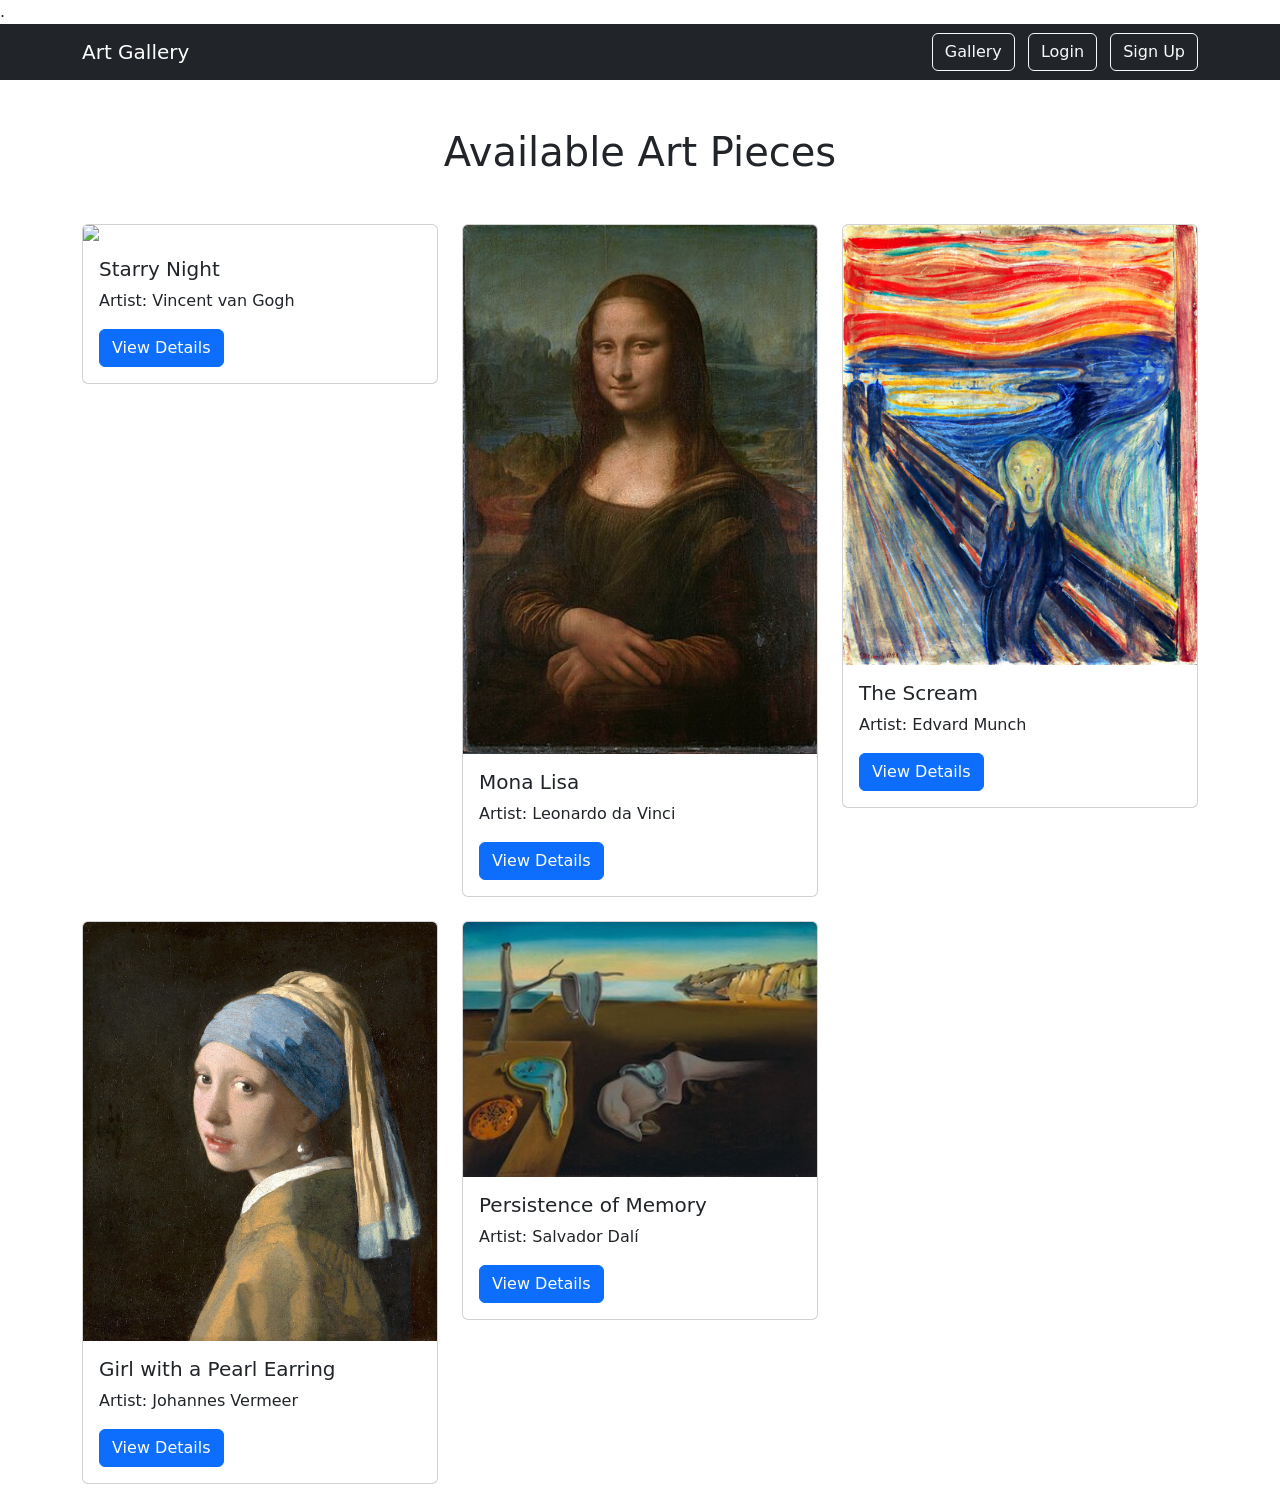
==== gallery.html @ 8f825282 "Add files via upload" ====
<!DOCTYPE html>
<html lang="en">

<head>
    <meta charset="UTF-8">
    <meta name="viewport" content="width=device-width, initial-scale=1.0">
    <title>Gallery - Art Gallery</title>

    .<link href="https://cdn.jsdelivr.net/npm/bootstrap@5.3.3/dist/css/bootstrap.min.css" rel="stylesheet">
<link rel="stylesheet" href="css/style.css"><link href="https://cdn.jsdelivr.net/npm/bootstrap@5.3.3/dist/css/bootstrap.min.css" rel="stylesheet">

</head>


<body>


<nav class="navbar navbar-expand-lg navbar-dark bg-dark">
    <div class="container">

        <a class="navbar-brand" href="index.html">
            Art Gallery
        </a>

        <div>
            <a class="btn btn-outline-light me-2" href="gallery.html">
                Gallery
            </a>

            <a class="btn btn-outline-light me-2" href="login.html">
                Login
            </a>

            <a class="btn btn-outline-light" href="signup.html">
                Sign Up
            </a>
        </div>

    </div>
</nav>



<div class="container mt-5">

    <h1 class="text-center mb-5">
        Available Art Pieces
    </h1>


    <div class="row">


        <!-- Starry Night -->
        <div class="col-md-4 mb-4">

            <div class="card">

                <img src="images/Van_Gogh_-_Starry_Night_-_Google_Art_Project.jpg.WEBP" class="card-img-top">

                <div class="card-body">

                    <h5 class="card-title">
                        Starry Night
                    </h5>

                    <p>
                        Artist: Vincent van Gogh
                    </p>

                    <a href="Starry-night.html" class="btn btn-primary">
                        View Details
                    </a>

                </div>

            </div>

        </div>




        <!-- Mona Lisa -->
        <div class="col-md-4 mb-4">

            <div class="card">

                <img src="images/Mona_Lisa,_by_Leonardo_da_Vinci,_from_C2RMF_natural_color.jpg" class="card-img-top">

                <div class="card-body">

                    <h5 class="card-title">
                        Mona Lisa
                    </h5>

                    <p>
                        Artist: Leonardo da Vinci
                    </p>

                    <a href="Mona-lisa.html" class="btn btn-primary">
                        View Details
                    </a>

                </div>

            </div>

        </div>




        <!-- The Scream -->
        <div class="col-md-4 mb-4">

            <div class="card">

                <img src="images/emu0002-the-scream-by-edvard-munch.webp" class="card-img-top">

                <div class="card-body">

                    <h5 class="card-title">
                        The Scream
                    </h5>

                    <p>
                        Artist: Edvard Munch
                    </p>

                    <a href="The -scream.html" class="btn btn-primary">
                        View Details
                    </a>

                </div>

            </div>

        </div>




        <!-- Girl with Pearl -->
        <div class="col-md-4 mb-4">

            <div class="card">

                <img src="images/1665_Girl_with_a_Pearl_Earring.jpg" class="card-img-top">

                <div class="card-body">

                    <h5 class="card-title">
                        Girl with a Pearl Earring
                    </h5>

                    <p>
                        Artist: Johannes Vermeer
                    </p>

                    <a href="the-girl-with-pearl.html" class="btn btn-primary">
                        View Details
                    </a>

                </div>

            </div>

        </div>




        <!-- Persistence of Memory -->
        <div class="col-md-4 mb-4">

            <div class="card">

                <img src="images/The_Persistence_of_Memory.jpg" class="card-img-top">

                <div class="card-body">

                    <h5 class="card-title">
                        Persistence of Memory
                    </h5>

                    <p>
                        Artist: Salvador Dalí
                    </p>

                    <a href="persistance-memory.html" class="btn btn-primary">
                        View Details
                    </a>

                </div>

            </div>

        </div>


    </div>

</div>



</body>
</html>
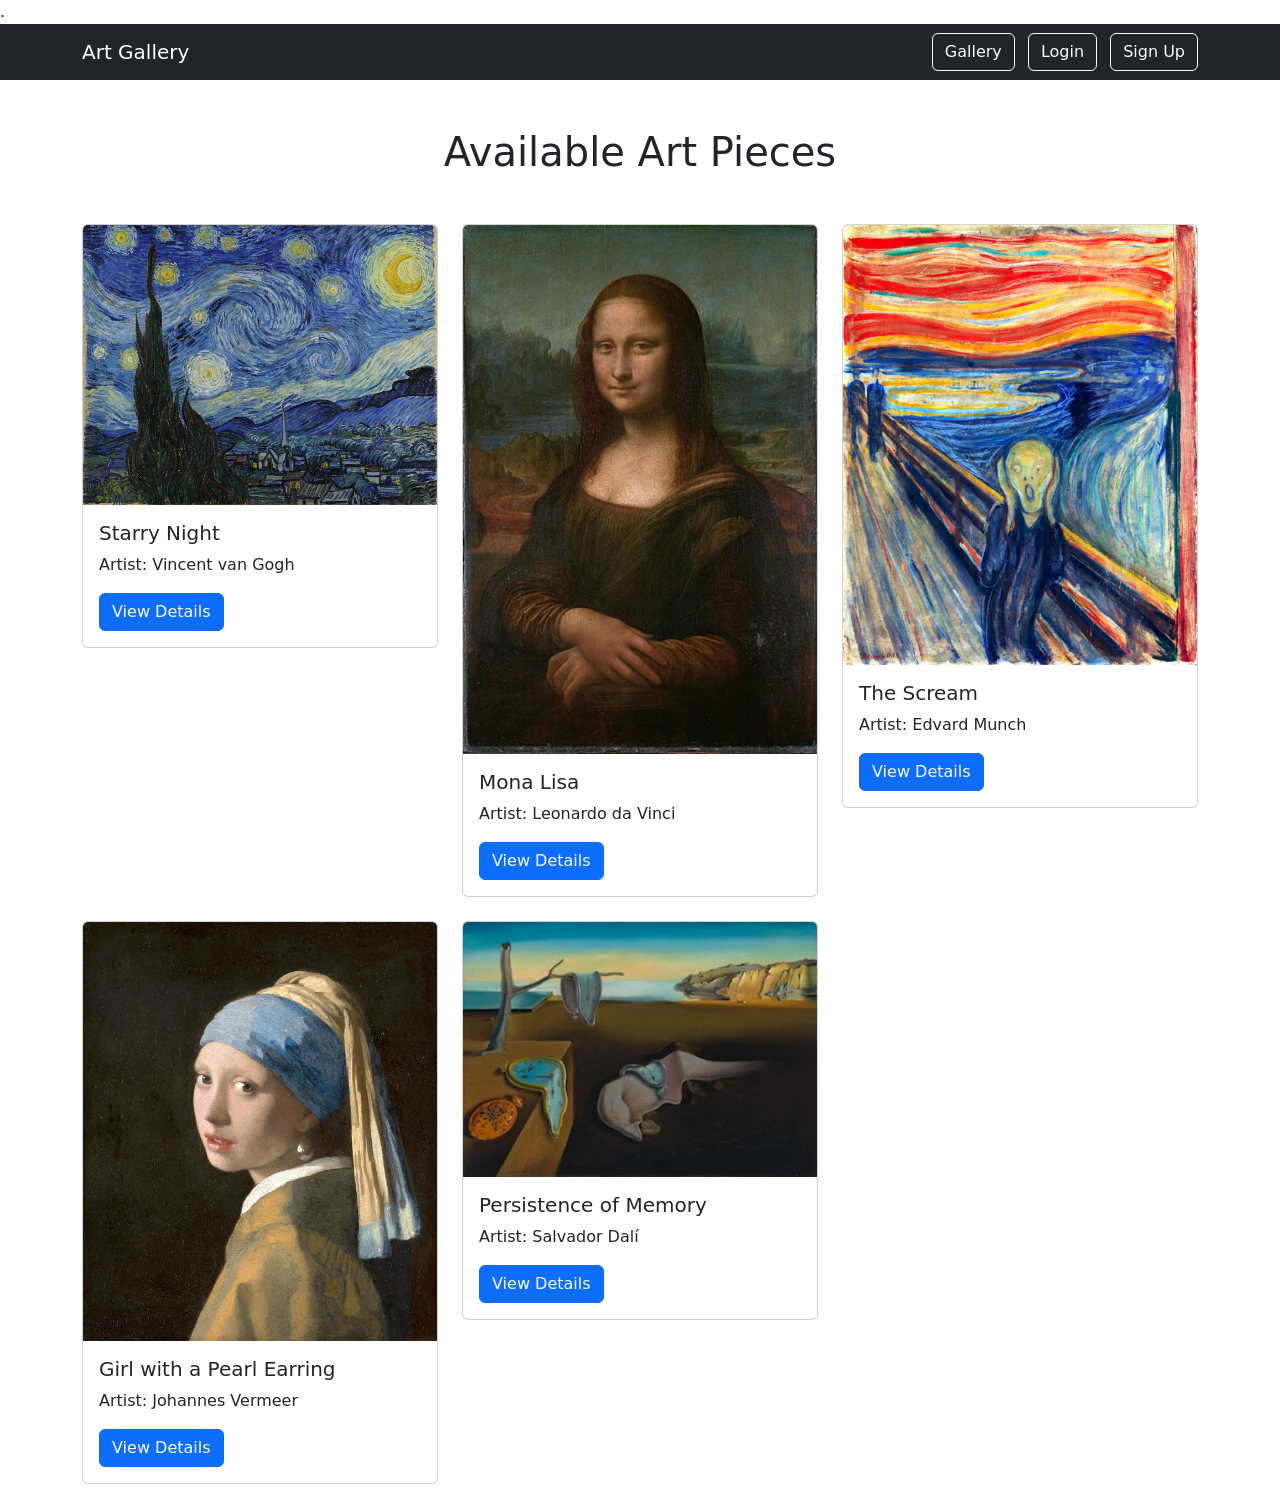
==== commit a106f24e: "Update gallery.html" ====
--- a/gallery.html
+++ b/gallery.html
@@ -56,7 +56,7 @@
 
             <div class="card">
 
-                <img src="images/Van_Gogh_-_Starry_Night_-_Google_Art_Project.jpg.WEBP" class="card-img-top">
+                <img src="images/Van_Gogh_-_Starry_Night_-_Google_Art_Project.jpg.webp" class="card-img-top">
 
                 <div class="card-body">
 
@@ -206,4 +206,4 @@
 
 
 </body>
-</html>+</html>
